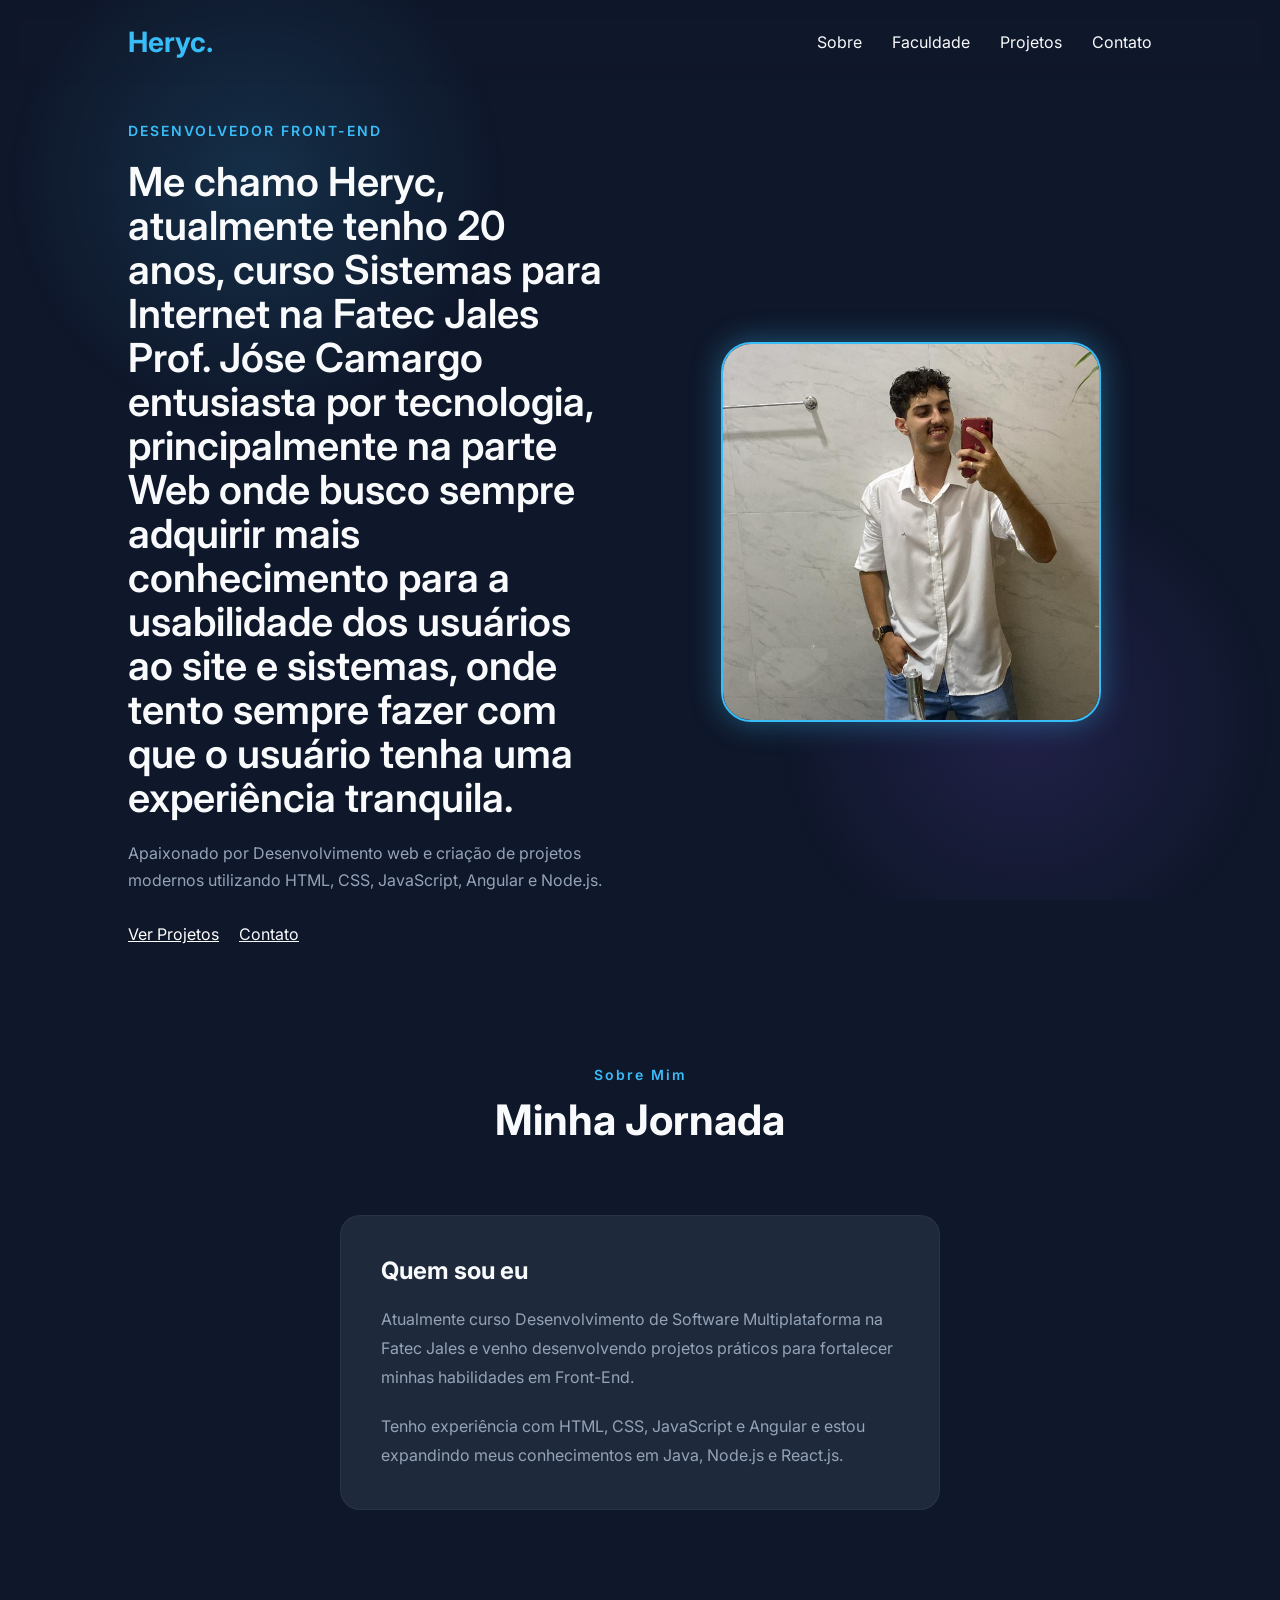
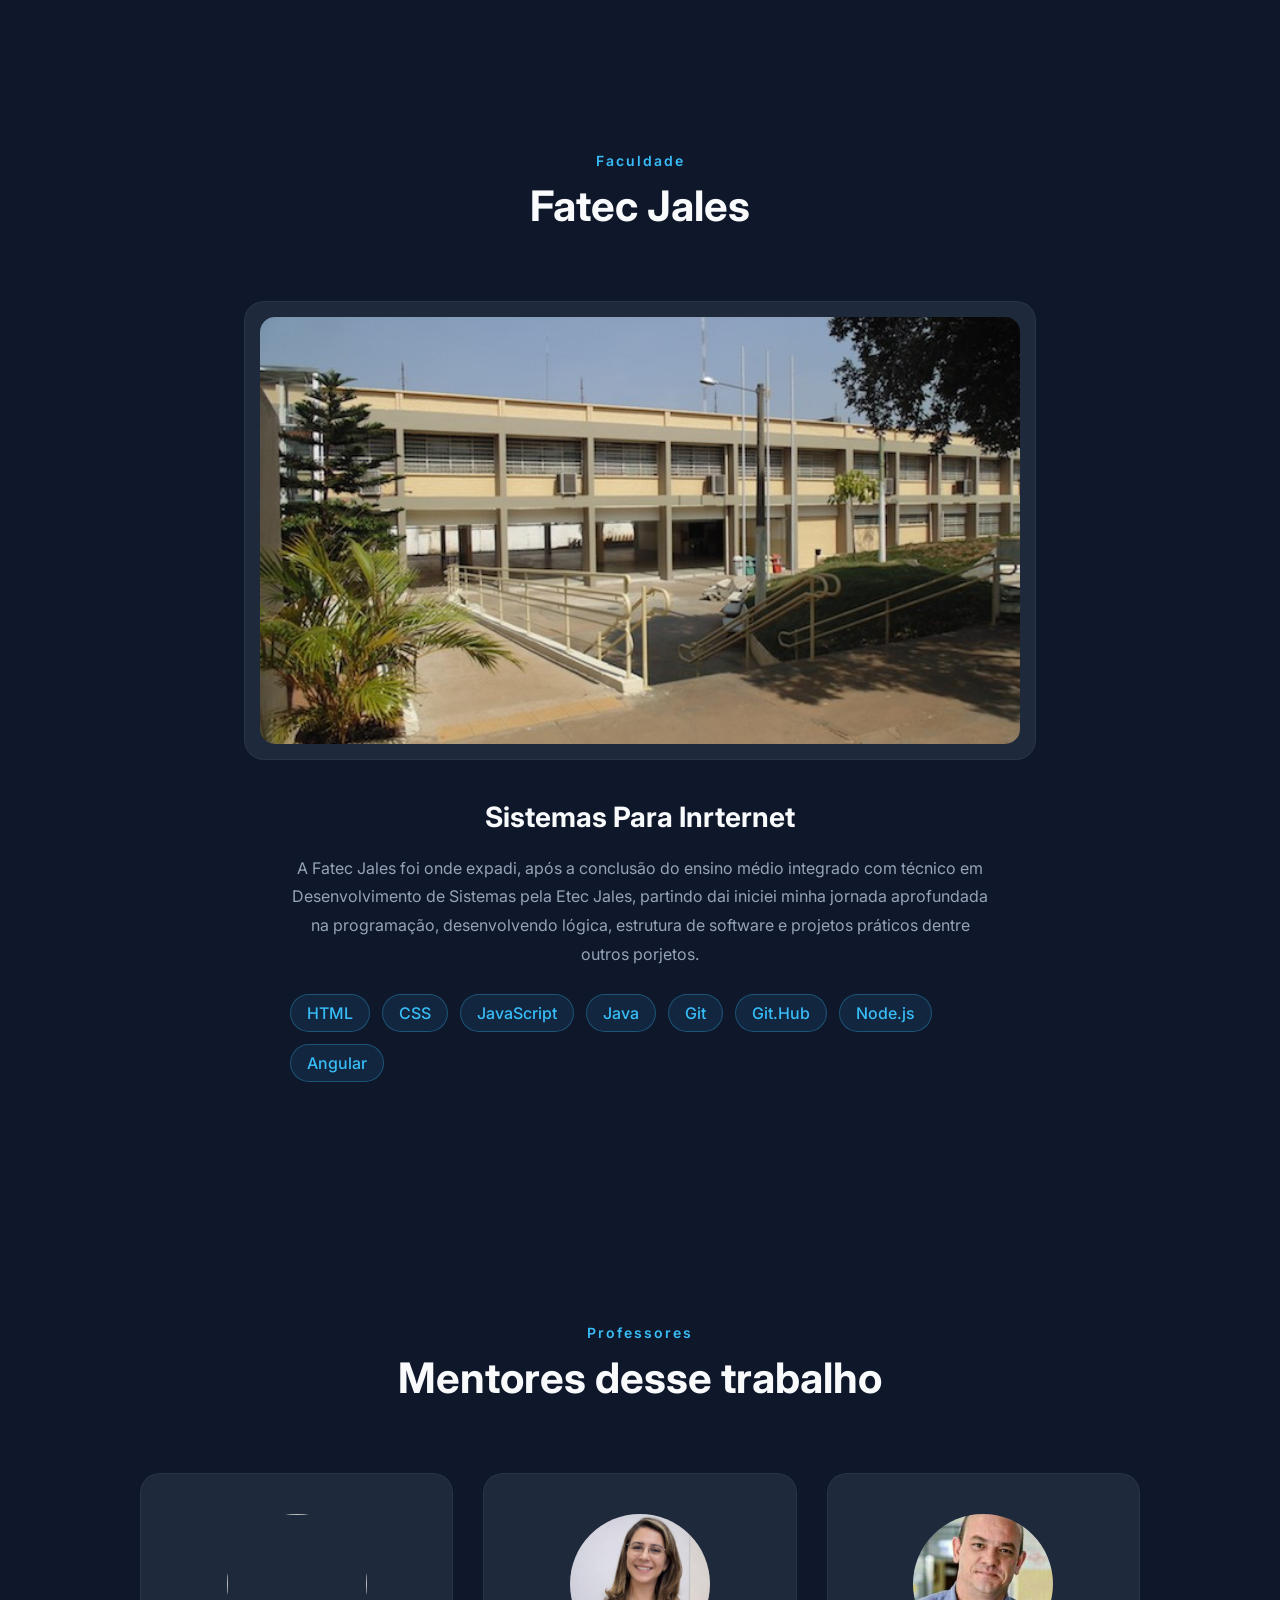
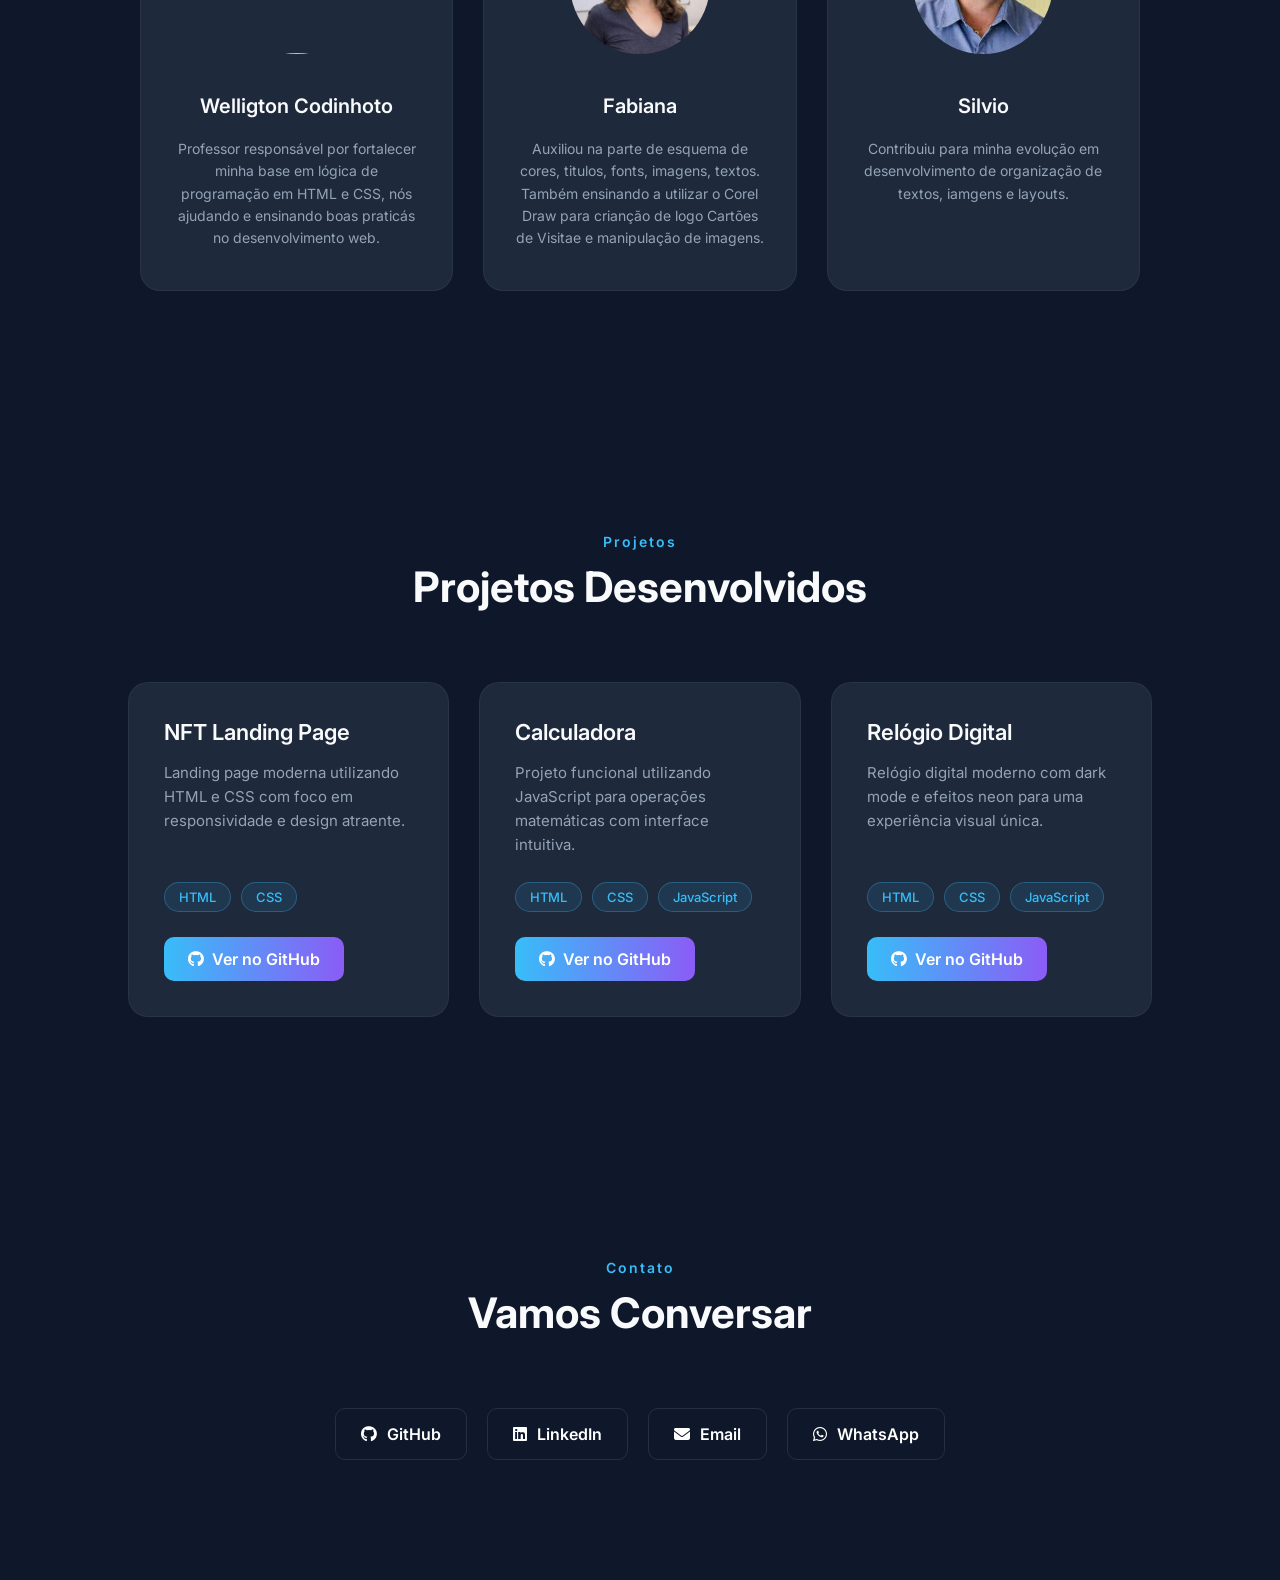
==== index.html @ 8858dcab "Projeto portifolio pessoal" ====
<!DOCTYPE html>
<html lang="pt-BR">
<head>
    <meta charset="UTF-8">
    <meta name="viewport" content="width=device-width, initial-scale=1.0">

    <title>Heryc Silva | Portfólio</title>

    <link rel="stylesheet" href="css/style.css">

    <!-- Google Fonts -->
    <link rel="preconnect" href="https://fonts.googleapis.com">
    <link rel="preconnect" href="https://fonts.gstatic.com" crossorigin>
    <link href="https://fonts.googleapis.com/css2?family=Inter:wght@300;400;500;600;700&family=Poppins:wght@400;500;600;700;800&display=swap" rel="stylesheet">

    <!-- FontAwesome Icons -->
    <link rel="stylesheet" href="https://cdnjs.cloudflare.com/ajax/libs/font-awesome/6.4.0/css/all.min.css">
</head>
<body>

    <!-- PARTICLES -->
    <div class="particles"></div>

    <!-- HEADER -->
    <header>

        <div class="logo">
            Heryc.
        </div>

        <nav>
            <a href="#sobre">Sobre</a>
            <a href="#faculdade">Faculdade</a>
            <a href="#projetos">Projetos</a>
            <a href="#contato">Contato</a>
        </nav>

    </header>

    <!-- HERO -->
    <section class="hero">

        <div class="hero-text">

            <span>DESENVOLVEDOR FRONT-END</span>

            <h1>
                Me chamo Heryc, atualmente tenho 20 anos, curso Sistemas para Internet na Fatec Jales Prof. Jóse Camargo entusiasta por tecnologia, principalmente na parte Web onde busco sempre adquirir mais conhecimento para a usabilidade dos usuários ao site e sistemas, onde tento sempre fazer com que o usuário tenha uma experiência tranquila.
            </h1>

            <p>
                Apaixonado por Desenvolvimento web e criação de projetos modernos utilizando HTML, CSS, JavaScript, Angular e Node.js.
            </p>

            <div class="hero-buttons">
                <a href="#projetos" class="btn" role="button">Ver Projetos</a>
                <a href="#contato" class="btn-outline" role="button">Contato</a>
            </div>

        </div>

        <div class="hero-image">
            <img src="assets/img/eu.jpg" alt="">
        </div>

    </section>

    <!-- SOBRE -->
    <section id="sobre" class="sobre section">

        <div class="section-title">
            <span>Sobre Mim</span>
            <h2>Minha Jornada</h2>
        </div>

        <div class="sobre-container">

            <div class="sobre-card">
                <h3>Quem sou eu</h3>

                <p>
                    Atualmente curso Desenvolvimento de Software Multiplataforma na Fatec Jales e venho desenvolvendo projetos práticos para fortalecer minhas habilidades em Front-End.
                </p>

                <p>
                    Tenho experiência com HTML, CSS, JavaScript e Angular e estou expandindo meus conhecimentos em Java, Node.js e React.js.
                </p>
            </div>

        </div>

    </section>

   <!-- FACULDADE -->
    <section id="faculdade" class="faculdade section">

        <div class="section-title">
            <span>Faculdade</span>
            <h2>Fatec Jales</h2>
        </div>

        <div class="faculdade-container-centered">

            <div class="faculdade-image-centered">
                <img src="assets/img/fatec.jpg" alt="Fatec Jales">
            </div>

            <div class="faculdade-text-centered">

                <h3>Sistemas Para Inrternet</h3>

                <p>
                    A Fatec Jales foi onde expadi, após a conclusão do ensino médio integrado com técnico em Desenvolvimento de Sistemas pela Etec Jales, partindo dai iniciei minha jornada aprofundada na programação, desenvolvendo lógica, estrutura de software e projetos práticos dentre outros porjetos.
                </p>

                <div class="skills">
                    <span class="skill-tag">HTML</span>
                    <span class="skill-tag">CSS</span>
                    <span class="skill-tag">JavaScript</span>
                    <span class="skill-tag">Java</span>
                    <span class="skill-tag">Git</span>
                    <span class="skill-tag">Git.Hub</span>
                    <span class="skill-tag">Node.js</span>
                    <span class="skill-tag">Angular</span>
                </div>

            </div>

        </div>

    </section>

    <!-- PROFESSORES -->
    <section class="professores section">

        <div class="section-title">
            <span>Professores</span>
            <h2>Mentores desse trabalho</h2>
        </div>

        <div class="professores-grid">

            <div class="prof-card">
              <img src="https://ui-avatars.com/api/?name=Professor+1&size=200&background=0D8ABC&color=fff" alt="">

                <h3>Welligton Codinhoto</h3>

                <p>
                    Professor responsável por fortalecer minha base em lógica de programação em HTML e CSS, nós ajudando e ensinando boas praticás no desenvolvimento web.
                </p>
            </div>

            <div class="prof-card">
                <img src="assets/img/prof2.jpg" alt="">

                <h3>Fabiana</h3>

                <p>
                    Auxiliou na parte de esquema de cores, titulos, fonts, imagens, textos. Também ensinando a utilizar o Corel Draw para crianção de logo Cartões de Visitae e manipulação de imagens.
                </p>
            </div>

            <div class="prof-card">
                <img src="assets/img/prof3.jpg" alt="">
  
                <h3>Silvio</h3>

                <p>
                    Contribuiu para minha evolução em desenvolvimento de organização de textos, iamgens e layouts.
                </p>
            </div>

        </div>

    </section>

    <!-- PROJETOS -->
    <section id="projetos" class="projetos section">

        <div class="section-title">
            <span>Projetos</span>
            <h2>Projetos Desenvolvidos</h2>
        </div>

        <div class="projetos-grid">

            <!-- PROJETO 1 -->
            <div class="projeto-card">
                <div class="projeto-info">
                    <h3>NFT Landing Page</h3>
                    <p>
                        Landing page moderna utilizando HTML e CSS com foco em responsividade e design atraente.
                    </p>
                    <div class="tags">
                        <span class="tag">HTML</span>
                        <span class="tag">CSS</span>
                    </div>
                    <a href="https://github.com/HerycBruno/NFT-LandingPage.git" target="_blank" rel="noopener noreferrer" class="projeto-link">
                        <i class="fab fa-github"></i> Ver no GitHub
                    </a>
                </div>
            </div>

            <!-- PROJETO 2 -->
            <div class="projeto-card">
                <div class="projeto-info">
                    <h3>Calculadora</h3>
                    <p>
                        Projeto funcional utilizando JavaScript para operações matemáticas com interface intuitiva.
                    </p>
                    <div class="tags">
                        <span class="tag">HTML</span>
                        <span class="tag">CSS</span>
                        <span class="tag">JavaScript</span>
                    </div>
                    <a href="https://github.com/HerycBruno/calculadora-js.git" target="_blank" rel="noopener noreferrer" class="projeto-link">
                        <i class="fab fa-github"></i> Ver no GitHub
                    </a>
                </div>
            </div>

            <!-- PROJETO 3 -->
            <div class="projeto-card">
                <div class="projeto-info">
                    <h3>Relógio Digital</h3>
                    <p>
                        Relógio digital moderno com dark mode e efeitos neon para uma experiência visual única.
                    </p>
                    <div class="tags">
                        <span class="tag">HTML</span>
                        <span class="tag">CSS</span>
                        <span class="tag">JavaScript</span>
                    </div>
                    <a href="https://github.com/HerycBruno/RelogioDigital.git" target="_blank" rel="noopener noreferrer" class="projeto-link">
                        <i class="fab fa-github"></i> Ver no GitHub
                    </a>
                </div>
            </div>

        </div>

    </section>

    <!-- CONTATO -->
    <section id="contato" class="contato section">

        <div class="section-title">
            <span>Contato</span>
            <h2>Vamos Conversar</h2>
        </div>

        <div class="contato-container">
            <a href="https://github.com/HerycBruno" target="_blank" rel="noopener noreferrer" aria-label="GitHub">
                <i class="fab fa-github"></i> GitHub
            </a>
            <a href="https://www.linkedin.com/in/heryc-bruno-reis-762a0531b/" target="_blank" rel="noopener noreferrer" aria-label="LinkedIn">
                <i class="fab fa-linkedin"></i> LinkedIn
            </a>
            <a href="mailto:herycbrunoreis@gmail.com" aria-label="Email">
                <i class="fas fa-envelope"></i> Email
            </a>
            <a href="https://wa.me/+5517996720817" target="_blank" rel="noopener noreferrer" aria-label="WhatsApp">
                <i class="fab fa-whatsapp"></i> WhatsApp
            </a>
        </div>

    </section>

    <!-- BOTÃO TOPO -->
    <button id="topBtn" aria-label="Voltar ao topo">
        <i class="fas fa-arrow-up"></i>
    </button>

    <script src="js/script.js"></script>

</body>
</html>
---- css/style.css ----
/* VARIÁVEIS DE CORES */
:root {
    --bg-primary: #0F172A;
    --bg-secondary: #1E293B;
    --text-primary: #F8FAFC;
    --text-secondary: #94A3B8;
    --accent-blue: #38BDF8;
    --accent-purple: #8B5CF6;
    --border-color: rgba(255,255,255,0.05);
}

/* RESET */
* {
    margin: 0;
    padding: 0;
    box-sizing: border-box;
}

html {
    scroll-behavior: smooth;
}

body {
    font-family: 'Inter', sans-serif;
    background: var(--bg-primary);
    color: var(--text-primary);
    overflow-x: hidden;
    transition: background 0.3s ease, color 0.3s ease;
}

/* PARTICLES */
.particles {
    position: fixed;
    width: 100%;
    height: 100%;
    background-image:
        radial-gradient(circle at 20% 20%, rgba(56,189,248,0.15) 0%, transparent 20%),
        radial-gradient(circle at 80% 80%, rgba(139,92,246,0.15) 0%, transparent 20%);
    z-index: -1;
    pointer-events: none;
}

/* HEADER */
header {
    width: 100%;
    padding: 25px 10%;

    display: flex;
    justify-content: space-between;
    align-items: center;

    position: fixed;
    top: 0;

    backdrop-filter: blur(10px);
    background: transparent;

    z-index: 999;
    transition: background 0.3s ease;
}

.logo {
    font-size: 28px;
    font-weight: bold;
    color: var(--accent-blue);
    transition: 0.3s;
}

.logo:hover {
    transform: scale(1.05);
}

nav {
    display: flex;
    gap: 30px;
}

nav a {
    text-decoration: none;
    color: var(--text-primary);
    transition: 0.3s;
    position: relative;
}

nav a::after {
    content: '';
    position: absolute;
    bottom: -5px;
    left: 0;
    width: 0;
    height: 2px;
    background: var(--accent-blue);
    transition: width 0.3s ease;
}

nav a:hover::after {
    width: 100%;
}

/* HERO */
.hero {
    min-height: 100vh;

    display: flex;
    justify-content: space-between;
    align-items: center;

    padding: 0 10%;
    padding-top: 120px;
    gap: 60px;
}

.hero-text {
    max-width: 600px;
    flex: 1;
}

.hero-text span {
    color: var(--accent-blue);
    font-weight: 600;
    letter-spacing: 2px;
    font-size: 14px;
}

.hero-text h1 {
    font-size: 40px;
    margin: 20px 0;
    line-height: 1.1;
    font-weight: 600;
}

.hero-text p {
    color: var(--text-secondary);
    line-height: 1.7;
    font-size: 16px;
}

.hero-buttons {
    margin-top: 30px;

    display: flex;
    gap: 20px;
    flex-wrap: wrap;
}

.btn {
    color: white;
}

.btn:hover {
    transform: translateY(-5px);
}

.btn-outline {
    color: var(--text-primary);
    border-bottom: 2px solid var(--accent-blue);
    background: transparent;
    border: none;
}

.btn-outline:hover {
    opacity: 0.8;
    transform: translateY(-5px);
}

.hero-image {
    flex: 1;
    display: flex;
    justify-content: center;
    align-items: center;
}

.hero-image img,
.image-placeholder {
    width: 380px;
    height: 380px;
    border-radius: 30px;
    border: 2px solid var(--accent-blue);
    box-shadow: 0 0 30px rgba(56,189,248,0.4);
    object-fit: cover;
}

.image-placeholder {
    display: flex;
    flex-direction: column;
    align-items: center;
    justify-content: center;
    background: var(--bg-secondary);
    color: var(--text-secondary);
    font-size: 24px;
}

.image-placeholder i {
    font-size: 80px;
    margin-bottom: 20px;
    opacity: 0.5;
}

/* SECTION */
.section {
    padding: 120px 10%;
}

.section-title {
    text-align: center;
    margin-bottom: 70px;
}

.section-title span {
    color: var(--accent-blue);
    font-size: 14px;
    font-weight: 600;
    letter-spacing: 2px;
}

.section-title h2 {
    font-size: 42px;
    margin-top: 10px;
    font-weight: 700;
}

/* CARDS */
.sobre-card,
.prof-card,
.projeto-card,
.faculdade-container {
    background: var(--bg-secondary);
    border: 1px solid var(--border-color);
    border-radius: 20px;
    transition: 0.4s;
}

.sobre-card:hover,
.prof-card:hover,
.projeto-card:hover {
    transform: translateY(-10px);
    border-color: var(--accent-blue);
    box-shadow: 0 10px 30px rgba(56,189,248,0.2);
}

/* SOBRE */
.sobre-card {
    padding: 40px;
    max-width: 600px;
    margin: 0 auto;
}

.sobre-card h3 {
    font-size: 24px;
    margin-bottom: 20px;
}

.sobre-card p {
    margin-top: 20px;
    line-height: 1.8;
    color: var(--text-secondary);
}

/* FACULDADE CENTRALIZADA */
.faculdade-container-centered {
    display: flex;
    flex-direction: column;
    align-items: center;
    text-align: center;
    gap: 40px;
}

.faculdade-image-centered {
    padding: 15px;
    background: var(--bg-secondary);
    border: 1px solid var(--border-color);
    border-radius: 20px;
    width: fit-content;
}

.faculdade-image-centered img {
    width: 760px;
    height: auto;
    border-radius: 15px;
    display: block;
}

.faculdade-text-centered {
    max-width: 700px;
}

.faculdade-text-centered h3 {
    font-size: 28px;
    margin-bottom: 20px;
}

.faculdade-text-centered p {
    color: var(--text-secondary);
    line-height: 1.8;
    margin-bottom: 25px;
}

.skills {
    display: flex;
    gap: 12px;
    flex-wrap: wrap;
    margin-top: 20px;
}

.skill-tag {
    padding: 8px 16px;
    background: rgba(56,189,248,0.1);
    border: 1px solid rgba(56,189,248,0.3);
    border-radius: 50px;
    color: var(--accent-blue);
    font-weight: 500;
    transition: 0.3s;
}

.skill-tag:hover {
    background: rgba(56,189,248,0.2);
    transform: translateY(-2px);
}

/* PROFESSORES */
/* PROFESSORES */
.professores-grid {
    display: grid;
    grid-template-columns: repeat(auto-fit, minmax(280px, 1fr));
    gap: 30px;
    max-width: 1000px;
    margin: 0 auto;
}

.prof-card {
    padding: 40px 30px;
    text-align: center;
    display: flex;
    flex-direction: column;
    align-items: center;
}

.prof-image-placeholder {
    width: 140px;
    height: 140px;
    object-fit: cover;
    border-radius: 50%;
    margin-bottom: 20px;
    display: flex;
    align-items: center;
    justify-content: center;
    background: rgba(56,189,248,0.1);
    color: var(--accent-blue);
}

.prof-image-placeholder img {
    width: 100%;
    height: 100%;
    border-radius: 50%;
    object-fit: cover;
}

.prof-image-placeholder i {
    font-size: 60px;
}

.prof-card img {
    width: 140px;
    height: 140px;
    object-fit: cover;
    border-radius: 50%;
    margin: 0 auto 20px auto;
    display: block;
}

.prof-card h3 {
    font-size: 20px;
    margin: 20px 0;
    font-weight: 600;
}

.prof-card p {
    color: var(--text-secondary);
    line-height: 1.6;
    font-size: 14px;
}

/* PROJETOS */
.projetos-grid {
    display: grid;
    grid-template-columns: repeat(auto-fit, minmax(320px, 1fr));
    gap: 30px;
    max-width: 1200px;
    margin: 0 auto;
}

.projeto-card {
    overflow: hidden;
    display: flex;
    flex-direction: column;
    height: 100%;
    padding: 0;
}

.projeto-info {
    padding: 35px;
    display: flex;
    flex-direction: column;
    flex-grow: 1;
    height: 100%;
}

.projeto-info h3 {
    font-size: 22px;
    margin-bottom: 15px;
    font-weight: 600;
    line-height: 1.3;
    color: var(--text-primary);
}

.projeto-info p {
    margin: 0 0 25px 0;
    color: var(--text-secondary);
    line-height: 1.6;
    flex-grow: 1;
    font-size: 15px;
}

.tags {
    display: flex;
    gap: 10px;
    margin-bottom: 25px;
    flex-wrap: wrap;
}

.tag {
    padding: 6px 14px;
    background: rgba(56,189,248,0.1);
    border: 1px solid rgba(56,189,248,0.3);
    border-radius: 50px;
    color: var(--accent-blue);
    font-size: 13px;
    font-weight: 500;
}

.projeto-link {
    text-decoration: none;
    color: white;
    background: linear-gradient(90deg, var(--accent-blue), var(--accent-purple));
    padding: 12px 24px;
    border-radius: 10px;
    transition: 0.3s;
    display: inline-flex;
    align-items: center;
    gap: 8px;
    font-weight: 600;
    align-self: flex-start;
}

.projeto-link:hover {
    transform: translateY(-3px);
}

/* CONTATO */
.contato-container {
    display: flex;
    justify-content: center;
    gap: 20px;
    flex-wrap: wrap;
}

.contato-container a {
    text-decoration: none;
    color: white;

    padding: 15px 25px;

    border: 1px solid rgba(255,255,255,0.1);

    border-radius: 10px;

    transition: 0.3s;
    display: inline-flex;
    align-items: center;
    gap: 10px;
    font-weight: 600;
}

.contato-container a:hover {
    background: var(--accent-blue);
    transform: translateY(-5px);
    box-shadow: 0 8px 25px rgba(56,189,248,0.3);
}

/* BOTAO TOPO */
#topBtn {
    position: fixed;
    bottom: 30px;
    right: 30px;

    width: 50px;
    height: 50px;

    border: none;
    border-radius: 50%;

    background: var(--accent-blue);
    color: white;

    cursor: pointer;

    display: none;

    transition: 0.3s;
    z-index: 998;
}

#topBtn:hover {
    transform: translateY(-5px);
}

/* RESPONSIVO */
@media (max-width: 1000px) {

    .hero {
        flex-direction: column;
        justify-content: center;
        text-align: center;
        gap: 40px;
        padding: 120px 20px 0 20px;
    }

    .hero-text {
        max-width: 100%;
    }

    .hero-text h1 {
        font-size: 45px;
    }

    .hero-image,
    .hero-image img {
        width: 100%;
        max-width: 380px;
    }

    .faculdade-container {
        flex-direction: column;
        padding: 30px;
        gap: 30px;
    }

    .faculdade-image img,
    .faculdade-image .image-placeholder {
        width: 100%;
    }

}

@media (max-width: 700px) {

    header {
        padding: 15px 20px;
        gap: 15px;
    }

    .logo {
        font-size: 24px;
    }

    nav {
        display: none;
    }

    .hero {
        padding: 120px 20px 50px 20px;
    }

    .hero-text h1 {
        font-size: 32px;
    }

    .section {
        padding: 80px 20px;
    }

    .section-title h2 {
        font-size: 32px;
    }

    .professores-grid {
        grid-template-columns: 1fr;
    }

    .projetos-grid {
        grid-template-columns: 1fr;
    }

    #topBtn {
        width: 45px;
        height: 45px;
        font-size: 18px;
        bottom: 20px;
        right: 20px;
    }

    .contato-social {
        gap: 15px;
    }

    .social-link {
        padding: 12px 20px;
        font-size: 14px;
    }

}
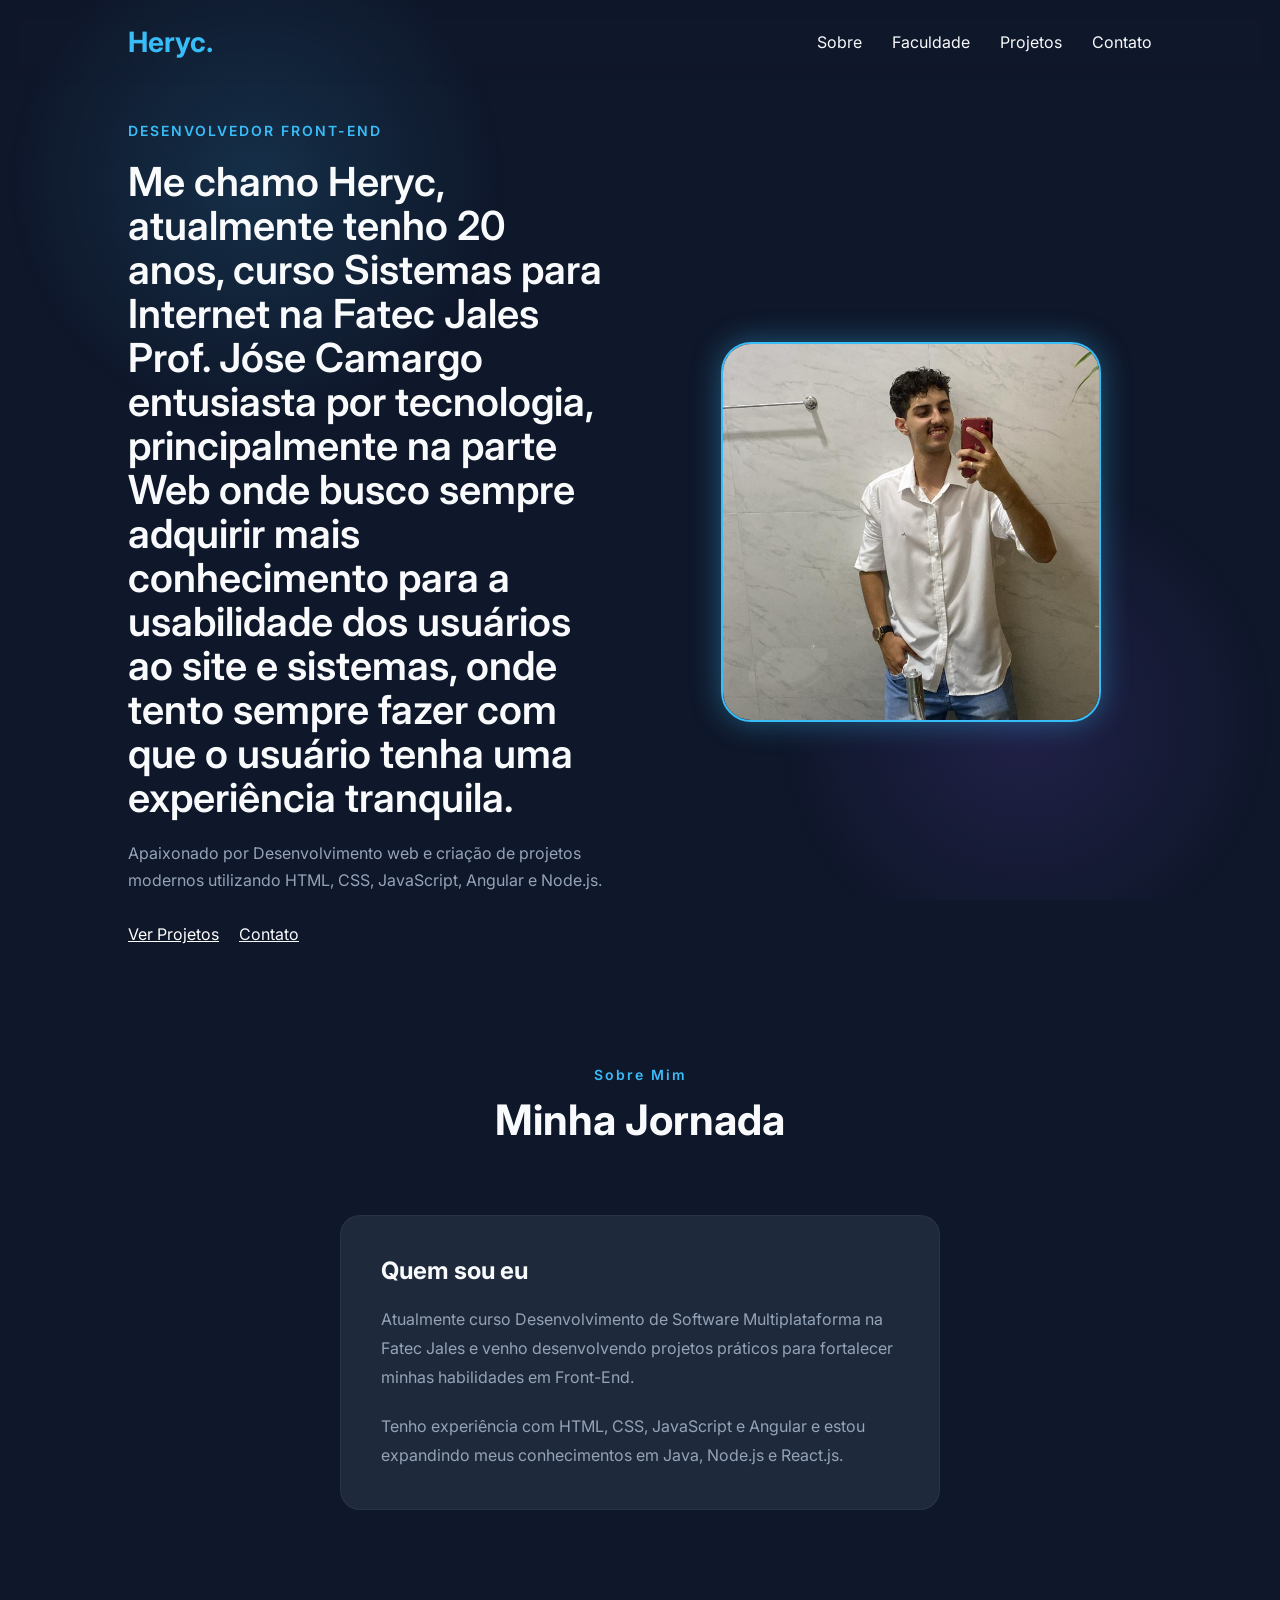
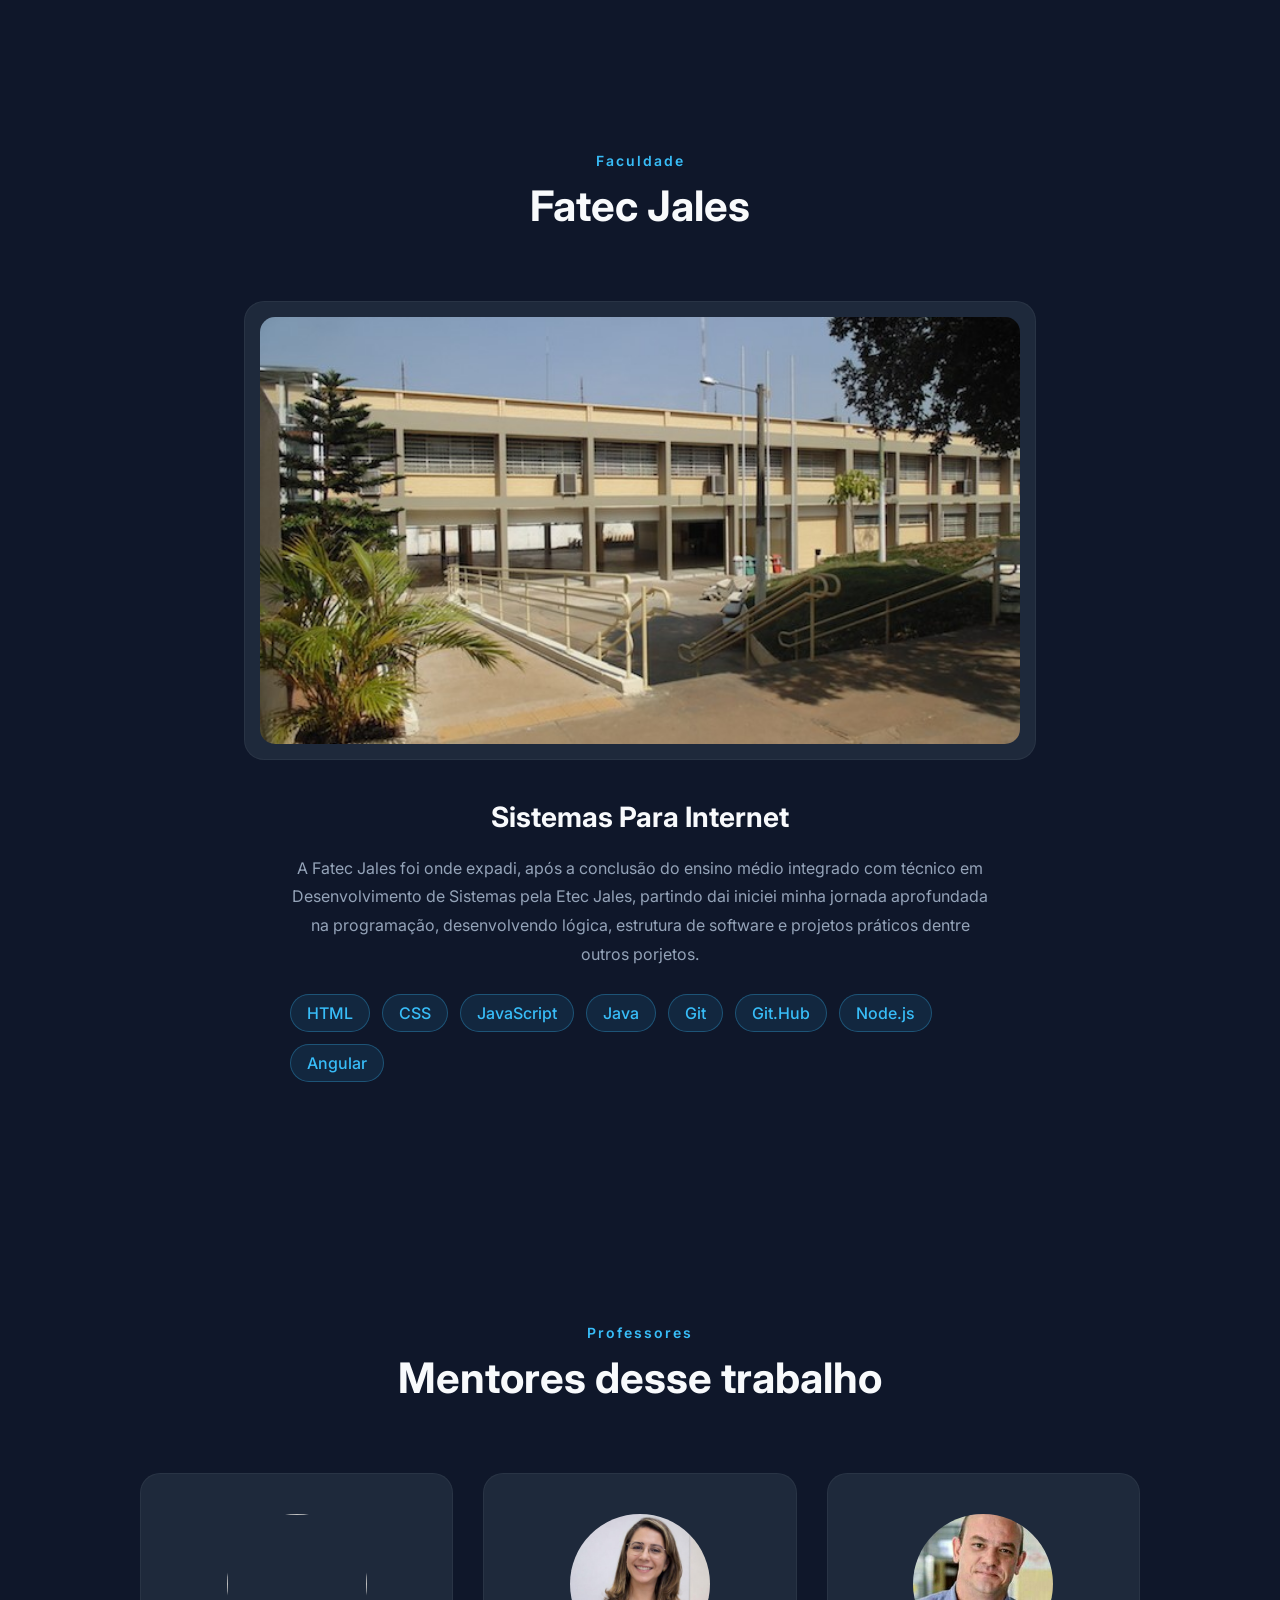
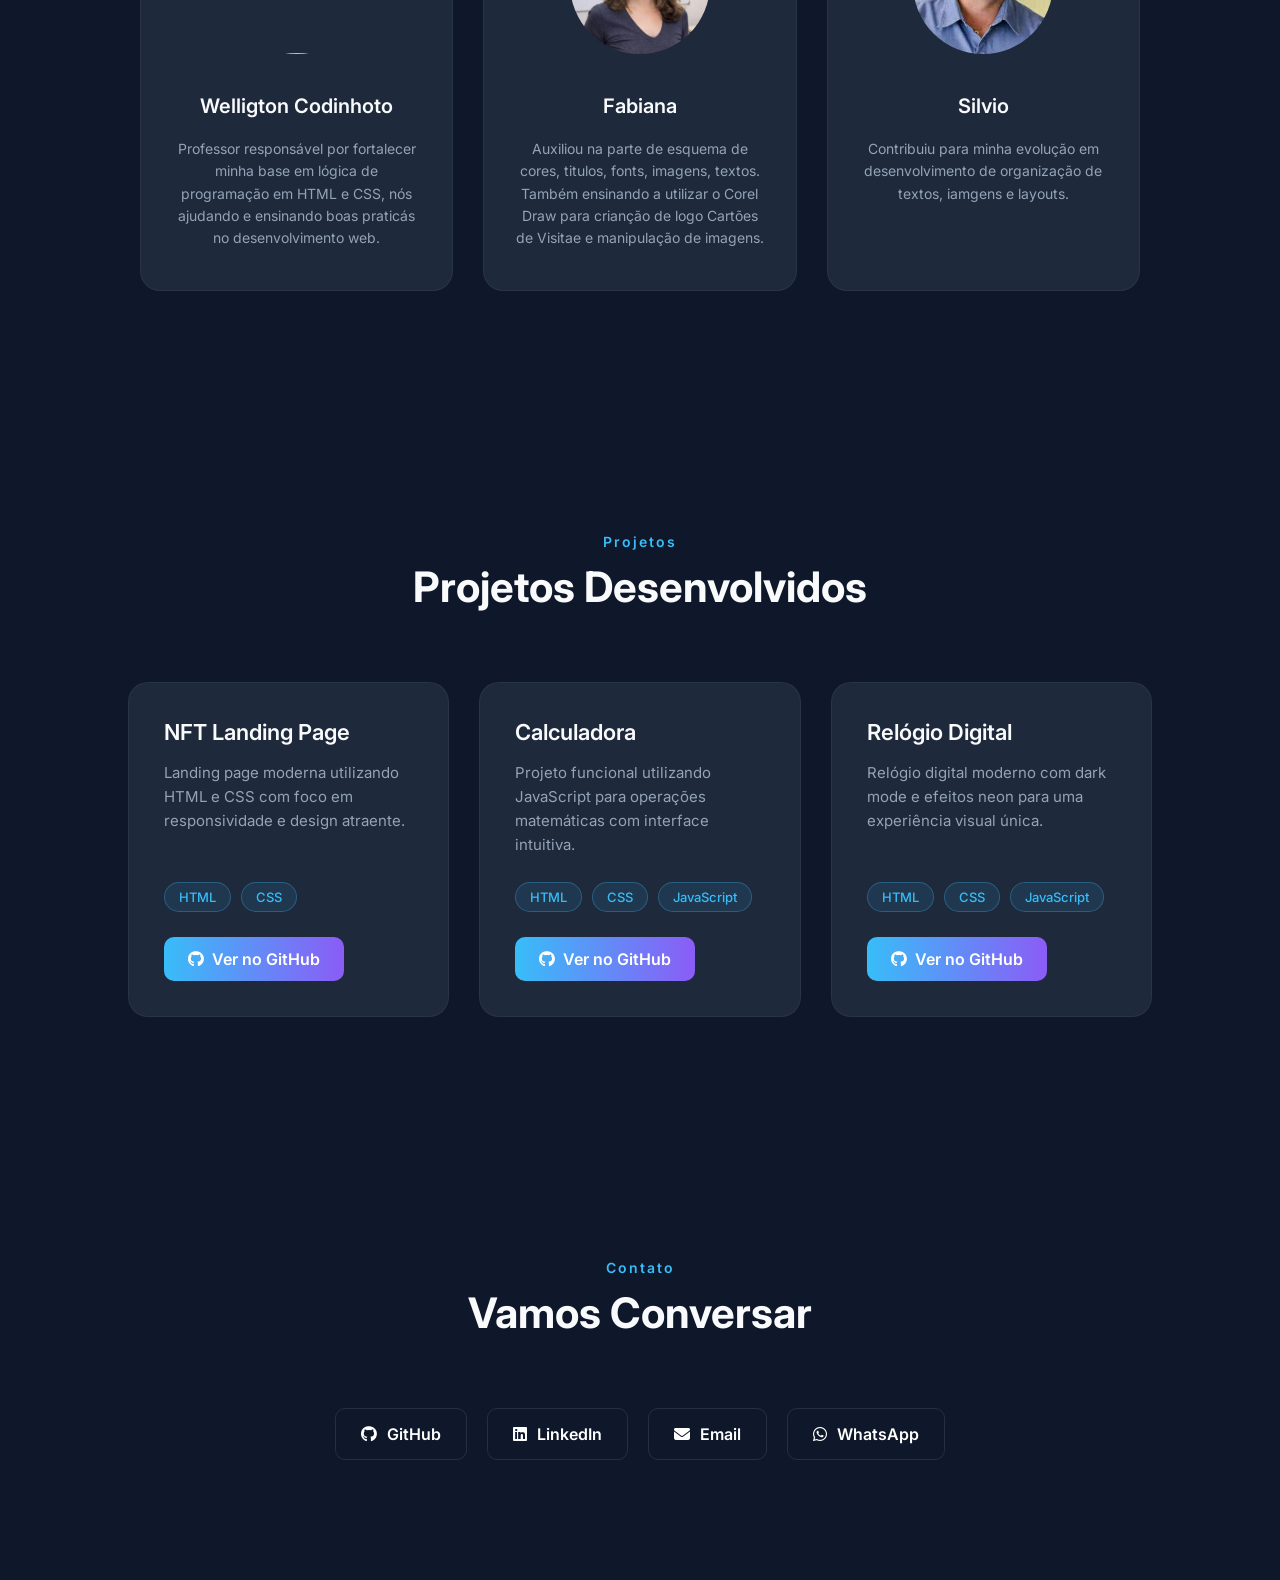
==== commit 50eb6689: "ajuste na index" ====
--- a/index.html
+++ b/index.html
@@ -107,7 +107,7 @@
 
             <div class="faculdade-text-centered">
 
-                <h3>Sistemas Para Inrternet</h3>
+                <h3>Sistemas Para Internet</h3>
 
                 <p>
                     A Fatec Jales foi onde expadi, após a conclusão do ensino médio integrado com técnico em Desenvolvimento de Sistemas pela Etec Jales, partindo dai iniciei minha jornada aprofundada na programação, desenvolvendo lógica, estrutura de software e projetos práticos dentre outros porjetos.
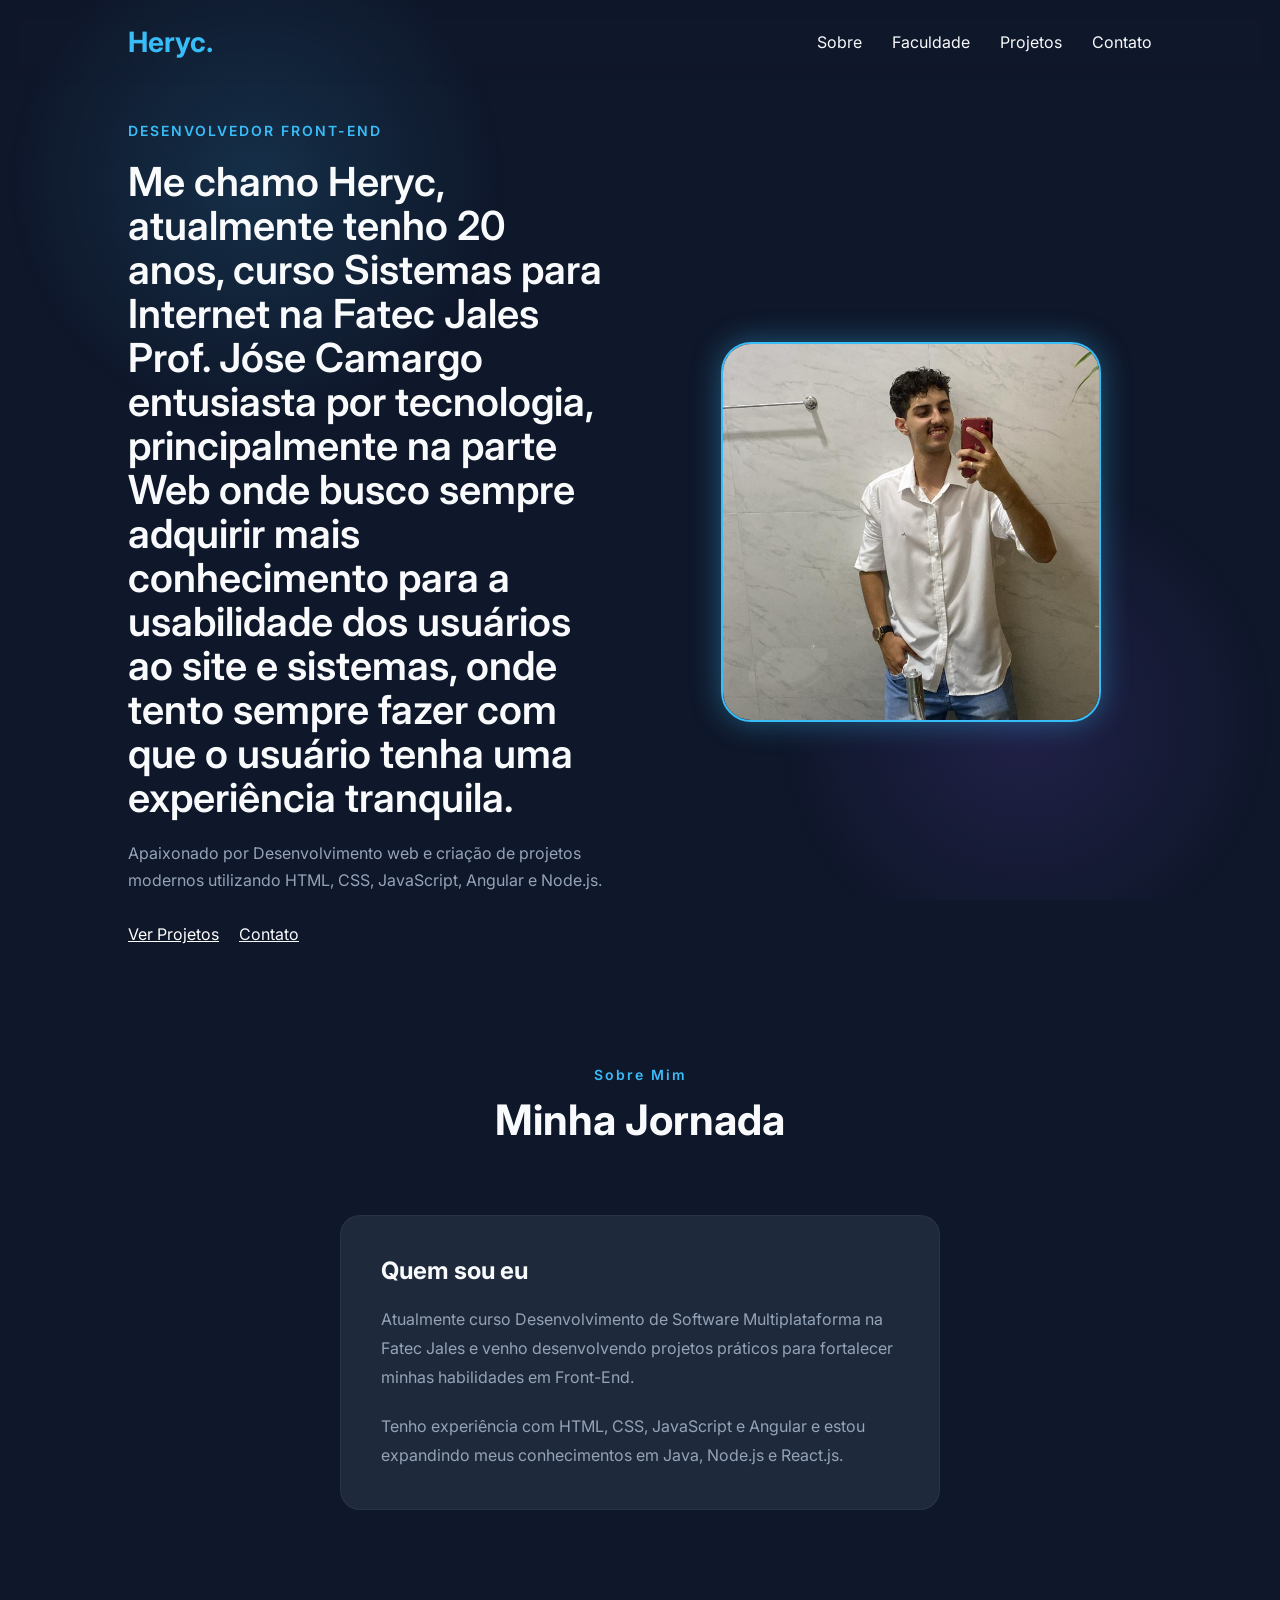
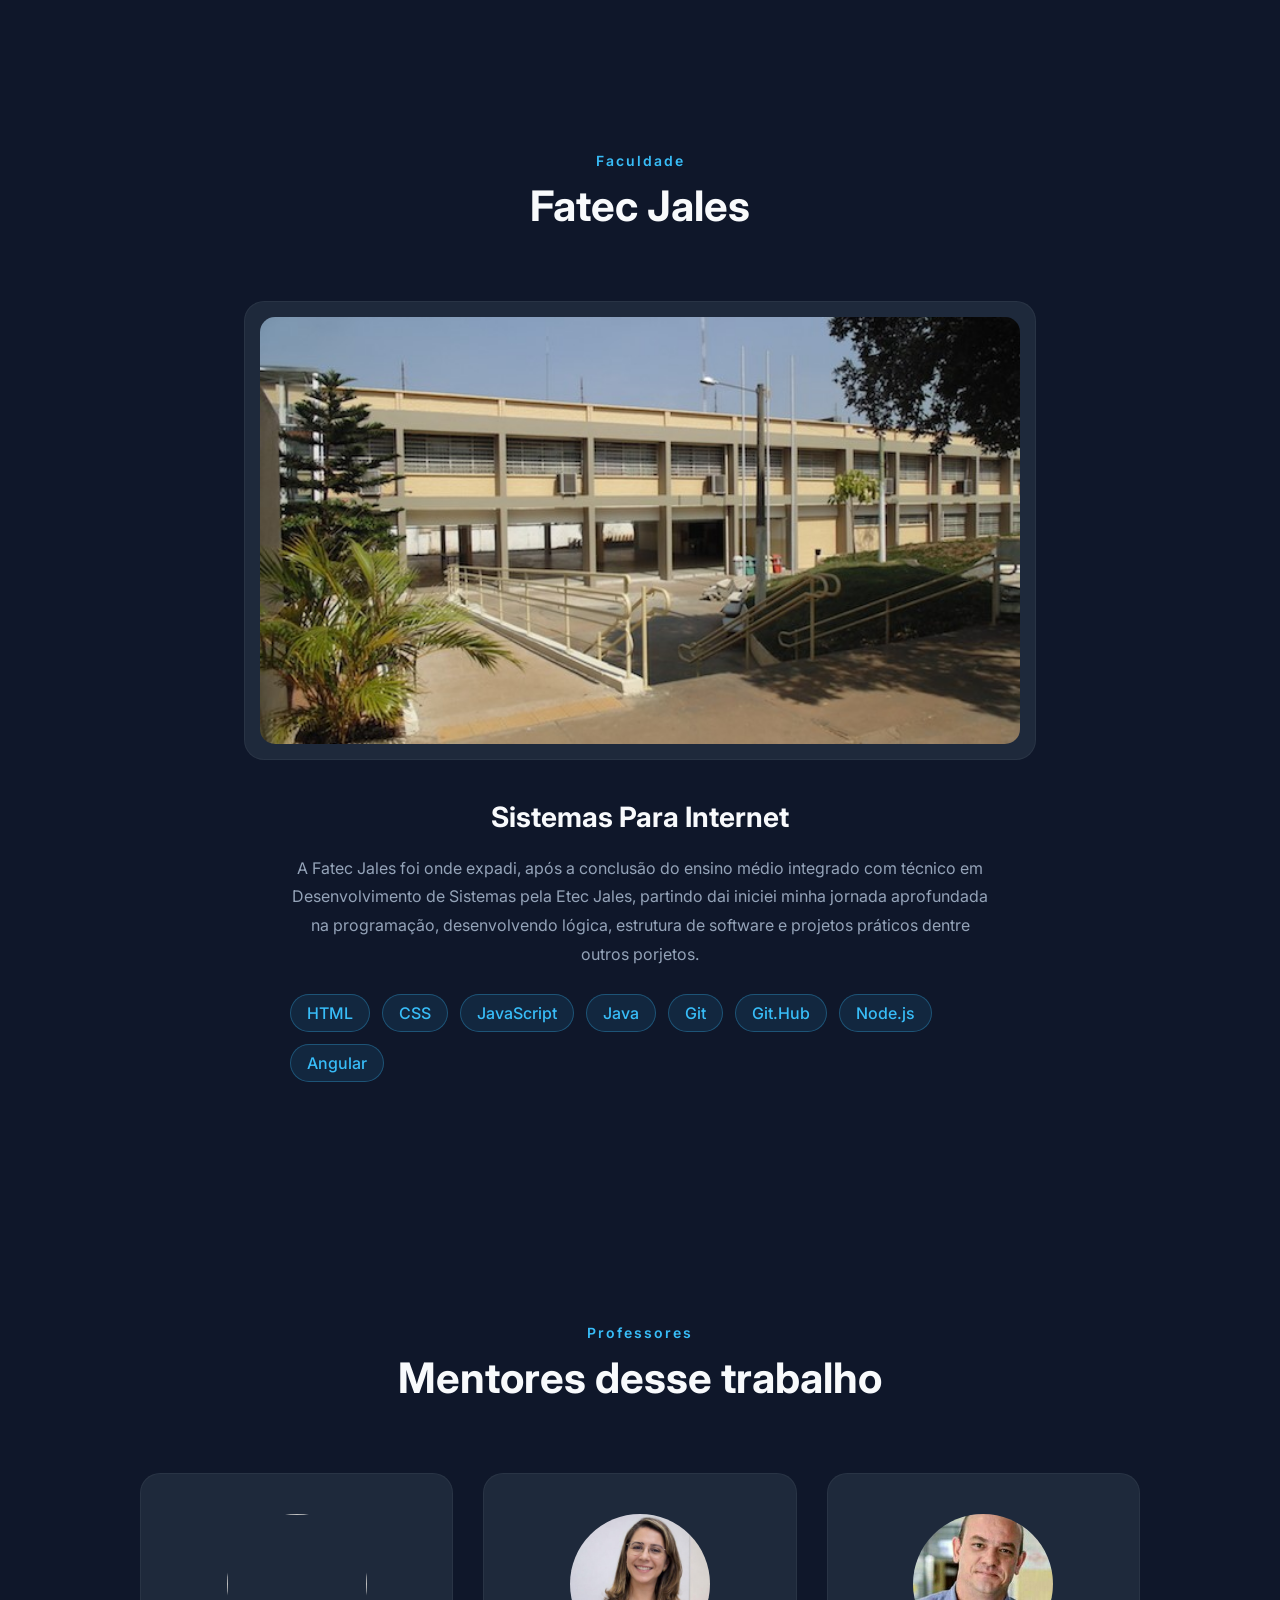
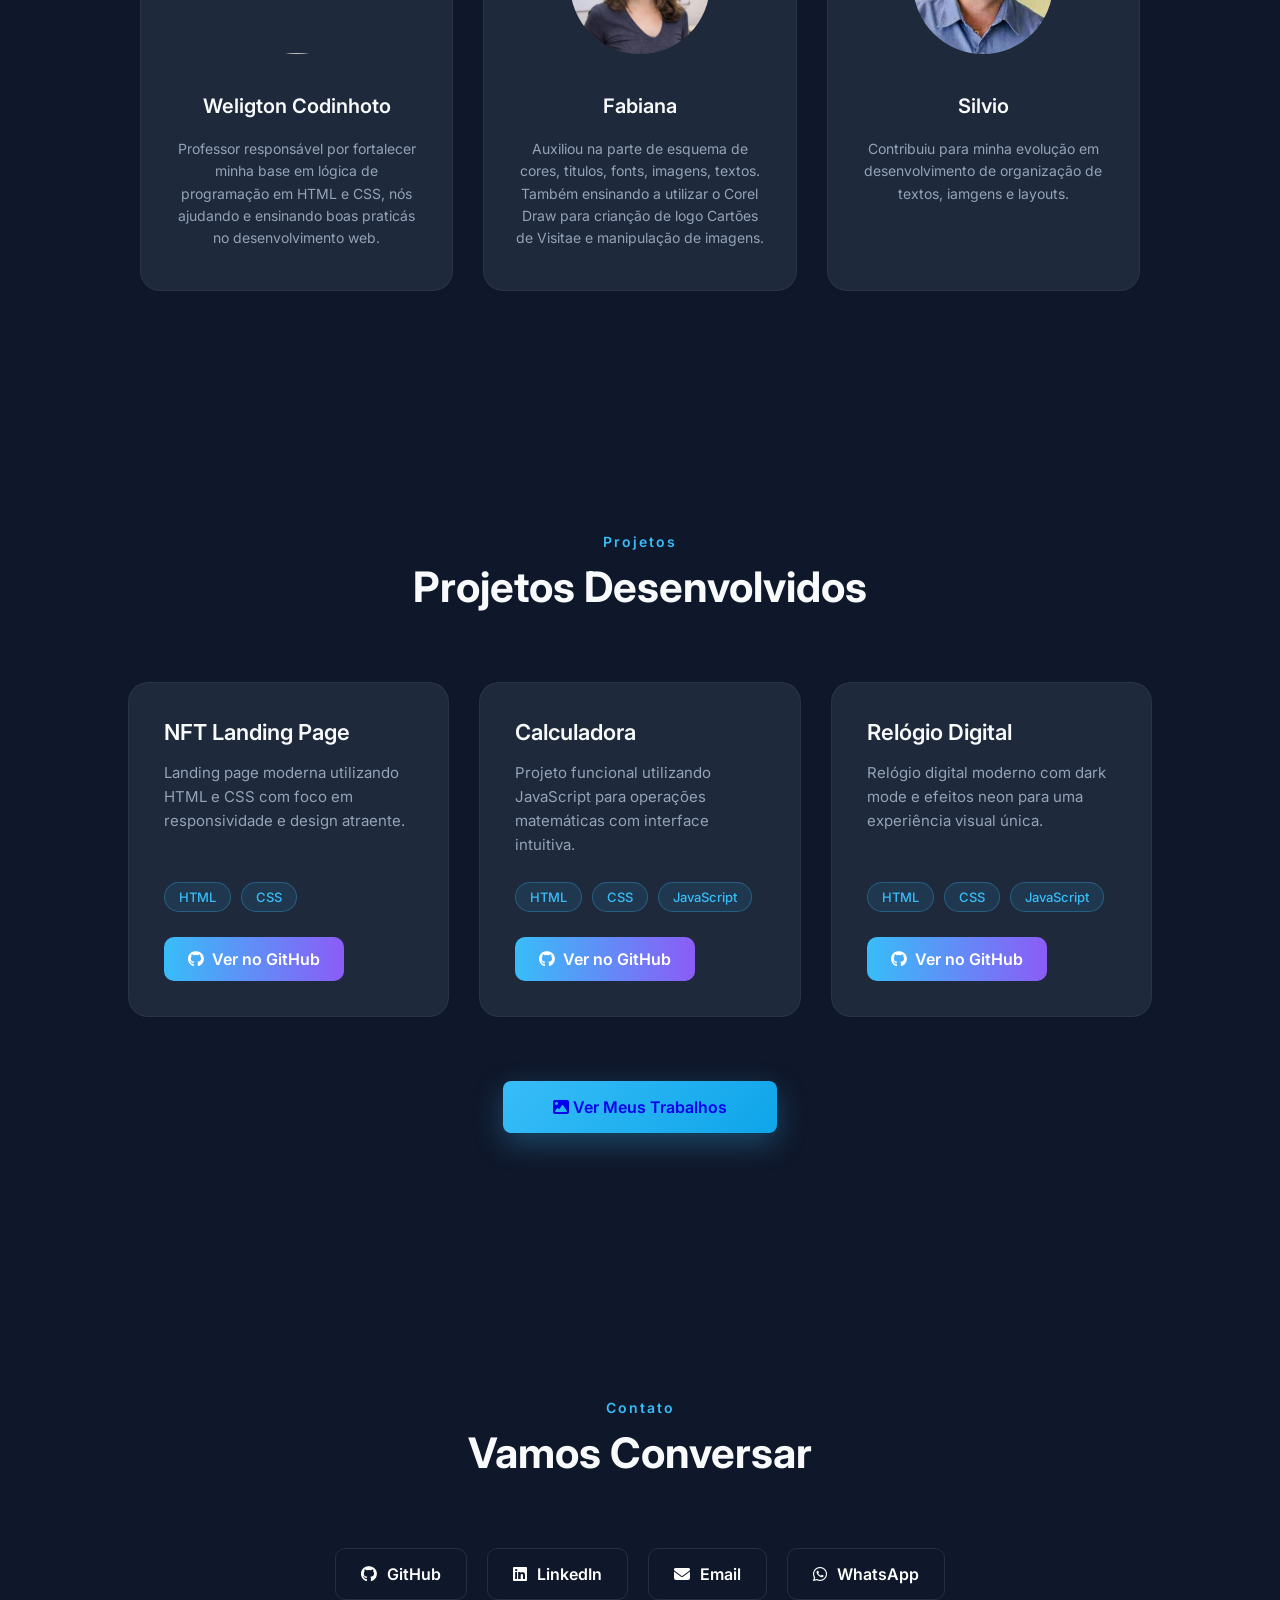
==== commit 3454c7cd: "criação de nova pagina e alterações na index e CSS" ====
--- a/index.html
+++ b/index.html
@@ -143,7 +143,7 @@
             <div class="prof-card">
               <img src="https://ui-avatars.com/api/?name=Professor+1&size=200&background=0D8ABC&color=fff" alt="">
 
-                <h3>Welligton Codinhoto</h3>
+                <h3>Weligton Codinhoto</h3>
 
                 <p>
                     Professor responsável por fortalecer minha base em lógica de programação em HTML e CSS, nós ajudando e ensinando boas praticás no desenvolvimento web.
@@ -239,6 +239,12 @@
 
         </div>
 
+        <div style="text-align: center; margin-top: 80px; margin-bottom: 40px;">
+            <a href="trabalhos.html" class="btn-trabalhos" role="button">
+                <i class="fas fa-image"></i> Ver Meus Trabalhos
+            </a>
+        </div>
+
     </section>
 
     <!-- CONTATO -->
--- a/css/style.css
+++ b/css/style.css
@@ -163,6 +163,25 @@
     transform: translateY(-5px);
 }
 
+.btn-trabalhos {
+    /* Gradiente azul deslumbrante */
+    background: linear-gradient(135deg, #38BDF8 0%, #0EA5E9 100%);
+    
+    /* Padding maior para melhor aparência */
+    padding: 16px 50px;
+    
+    /* Borda arredondada moderna */
+    border-radius: 8px;
+    text-decoration: none;
+    
+    /* Sombra elegante */
+    box-shadow: 0 10px 30px rgba(56, 189, 248, 0.3);
+    
+    /* Fonte bonita */
+    font-weight: 600;
+    font-size: 1rem;
+}
+
 .hero-image {
     flex: 1;
     display: flex;
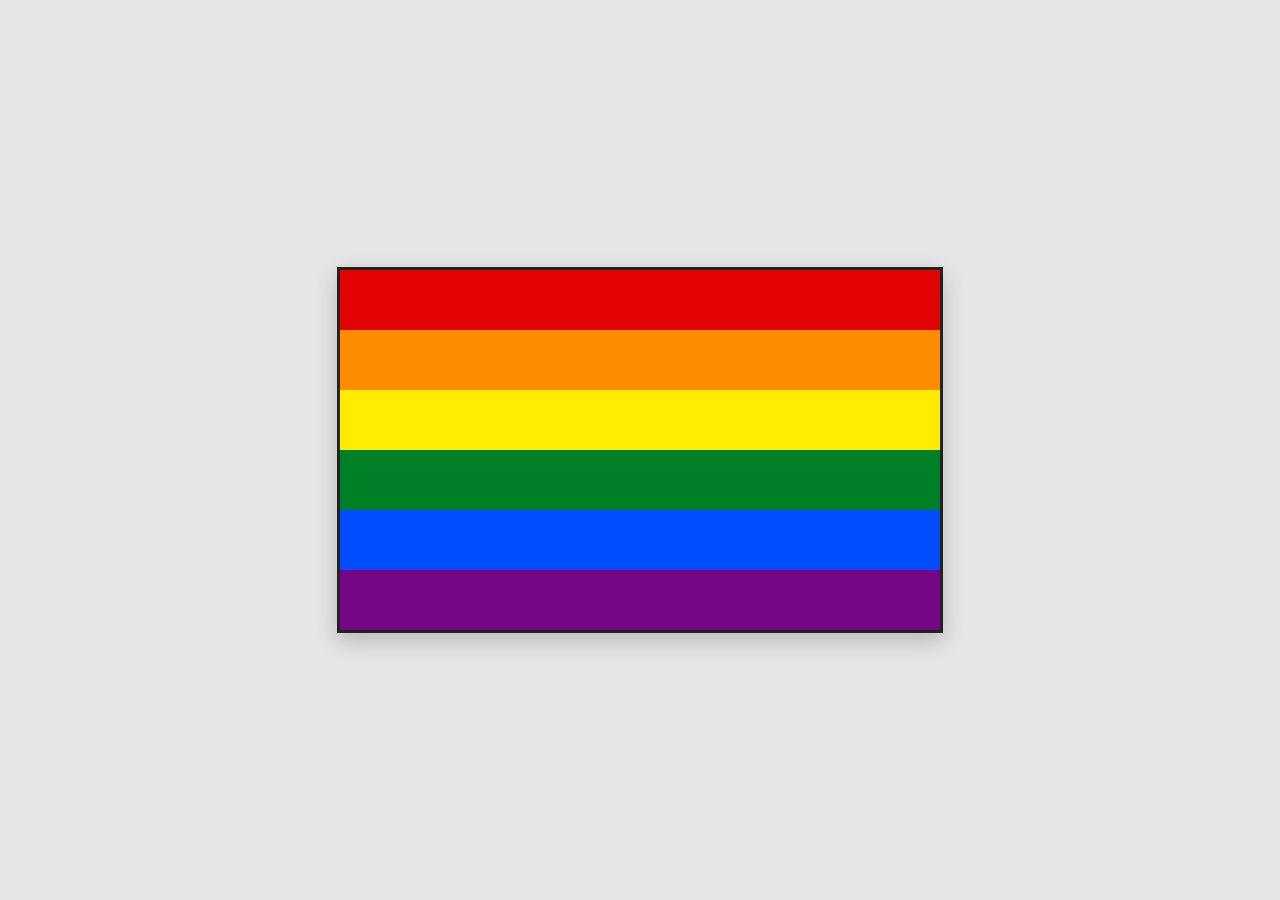
==== commit 54ecca43: "Ajustes" ====
--- a/index.html
+++ b/index.html
@@ -1,283 +1,50 @@
 <!DOCTYPE html>
 <html lang="pt-BR">
 <head>
-    <meta charset="UTF-8">
-    <meta name="viewport" content="width=device-width, initial-scale=1.0">
+<meta charset="UTF-8">
+<meta name="viewport" content="width=device-width, initial-scale=1.0">
+<title>Bandeira LGBT</title>
 
-    <title>Heryc Silva | Portfólio</title>
+<style>
+    body {
+        margin: 0;
+        display: flex;
+        justify-content: center;
+        align-items: center;
+        height: 100vh;
+        background: #e5e5e5;
+        font-family: Arial, sans-serif;
+    }
 
-    <link rel="stylesheet" href="css/style.css">
+    .bandeira {
+        width: 600px;
+        height: 360px;
+        border: 3px solid #222;
+        box-shadow: 0 8px 20px rgba(0,0,0,.2);
+    }
 
-    <!-- Google Fonts -->
-    <link rel="preconnect" href="https://fonts.googleapis.com">
-    <link rel="preconnect" href="https://fonts.gstatic.com" crossorigin>
-    <link href="https://fonts.googleapis.com/css2?family=Inter:wght@300;400;500;600;700&family=Poppins:wght@400;500;600;700;800&display=swap" rel="stylesheet">
+    .faixa {
+        height: calc(100% / 6);
+    }
 
-    <!-- FontAwesome Icons -->
-    <link rel="stylesheet" href="https://cdnjs.cloudflare.com/ajax/libs/font-awesome/6.4.0/css/all.min.css">
+    .vermelho { background: #E40303; }
+    .laranja  { background: #FF8C00; }
+    .amarelo  { background: #FFED00; }
+    .verde    { background: #008026; }
+    .azul     { background: #004DFF; }
+    .roxo     { background: #750787; }
+</style>
 </head>
 <body>
 
-    <!-- PARTICLES -->
-    <div class="particles"></div>
-
-    <!-- HEADER -->
-    <header>
-
-        <div class="logo">
-            Heryc.
-        </div>
-
-        <nav>
-            <a href="#sobre">Sobre</a>
-            <a href="#faculdade">Faculdade</a>
-            <a href="#projetos">Projetos</a>
-            <a href="#contato">Contato</a>
-        </nav>
-
-    </header>
-
-    <!-- HERO -->
-    <section class="hero">
-
-        <div class="hero-text">
-
-            <span>DESENVOLVEDOR FRONT-END</span>
-
-            <h1>
-                Me chamo Heryc, atualmente tenho 20 anos, curso Sistemas para Internet na Fatec Jales Prof. Jóse Camargo entusiasta por tecnologia, principalmente na parte Web onde busco sempre adquirir mais conhecimento para a usabilidade dos usuários ao site e sistemas, onde tento sempre fazer com que o usuário tenha uma experiência tranquila.
-            </h1>
-
-            <p>
-                Apaixonado por Desenvolvimento web e criação de projetos modernos utilizando HTML, CSS, JavaScript, Angular e Node.js.
-            </p>
-
-            <div class="hero-buttons">
-                <a href="#projetos" class="btn" role="button">Ver Projetos</a>
-                <a href="#contato" class="btn-outline" role="button">Contato</a>
-            </div>
-
-        </div>
-
-        <div class="hero-image">
-            <img src="assets/img/eu.jpg" alt="">
-        </div>
-
-    </section>
-
-    <!-- SOBRE -->
-    <section id="sobre" class="sobre section">
-
-        <div class="section-title">
-            <span>Sobre Mim</span>
-            <h2>Minha Jornada</h2>
-        </div>
-
-        <div class="sobre-container">
-
-            <div class="sobre-card">
-                <h3>Quem sou eu</h3>
-
-                <p>
-                    Atualmente curso Desenvolvimento de Software Multiplataforma na Fatec Jales e venho desenvolvendo projetos práticos para fortalecer minhas habilidades em Front-End.
-                </p>
-
-                <p>
-                    Tenho experiência com HTML, CSS, JavaScript e Angular e estou expandindo meus conhecimentos em Java, Node.js e React.js.
-                </p>
-            </div>
-
-        </div>
-
-    </section>
-
-   <!-- FACULDADE -->
-    <section id="faculdade" class="faculdade section">
-
-        <div class="section-title">
-            <span>Faculdade</span>
-            <h2>Fatec Jales</h2>
-        </div>
-
-        <div class="faculdade-container-centered">
-
-            <div class="faculdade-image-centered">
-                <img src="assets/img/fatec.jpg" alt="Fatec Jales">
-            </div>
-
-            <div class="faculdade-text-centered">
-
-                <h3>Sistemas Para Internet</h3>
-
-                <p>
-                    A Fatec Jales foi onde expadi, após a conclusão do ensino médio integrado com técnico em Desenvolvimento de Sistemas pela Etec Jales, partindo dai iniciei minha jornada aprofundada na programação, desenvolvendo lógica, estrutura de software e projetos práticos dentre outros porjetos.
-                </p>
-
-                <div class="skills">
-                    <span class="skill-tag">HTML</span>
-                    <span class="skill-tag">CSS</span>
-                    <span class="skill-tag">JavaScript</span>
-                    <span class="skill-tag">Java</span>
-                    <span class="skill-tag">Git</span>
-                    <span class="skill-tag">Git.Hub</span>
-                    <span class="skill-tag">Node.js</span>
-                    <span class="skill-tag">Angular</span>
-                </div>
-
-            </div>
-
-        </div>
-
-    </section>
-
-    <!-- PROFESSORES -->
-    <section class="professores section">
-
-        <div class="section-title">
-            <span>Professores</span>
-            <h2>Mentores desse trabalho</h2>
-        </div>
-
-        <div class="professores-grid">
-
-            <div class="prof-card">
-              <img src="https://ui-avatars.com/api/?name=Professor+1&size=200&background=0D8ABC&color=fff" alt="">
-
-                <h3>Weligton Codinhoto</h3>
-
-                <p>
-                    Professor responsável por fortalecer minha base em lógica de programação em HTML e CSS, nós ajudando e ensinando boas praticás no desenvolvimento web.
-                </p>
-            </div>
-
-            <div class="prof-card">
-                <img src="assets/img/prof2.jpg" alt="">
-
-                <h3>Fabiana</h3>
-
-                <p>
-                    Auxiliou na parte de esquema de cores, titulos, fonts, imagens, textos. Também ensinando a utilizar o Corel Draw para crianção de logo Cartões de Visitae e manipulação de imagens.
-                </p>
-            </div>
-
-            <div class="prof-card">
-                <img src="assets/img/prof3.jpg" alt="">
-  
-                <h3>Silvio</h3>
-
-                <p>
-                    Contribuiu para minha evolução em desenvolvimento de organização de textos, iamgens e layouts.
-                </p>
-            </div>
-
-        </div>
-
-    </section>
-
-    <!-- PROJETOS -->
-    <section id="projetos" class="projetos section">
-
-        <div class="section-title">
-            <span>Projetos</span>
-            <h2>Projetos Desenvolvidos</h2>
-        </div>
-
-        <div class="projetos-grid">
-
-            <!-- PROJETO 1 -->
-            <div class="projeto-card">
-                <div class="projeto-info">
-                    <h3>NFT Landing Page</h3>
-                    <p>
-                        Landing page moderna utilizando HTML e CSS com foco em responsividade e design atraente.
-                    </p>
-                    <div class="tags">
-                        <span class="tag">HTML</span>
-                        <span class="tag">CSS</span>
-                    </div>
-                    <a href="https://github.com/HerycBruno/NFT-LandingPage.git" target="_blank" rel="noopener noreferrer" class="projeto-link">
-                        <i class="fab fa-github"></i> Ver no GitHub
-                    </a>
-                </div>
-            </div>
-
-            <!-- PROJETO 2 -->
-            <div class="projeto-card">
-                <div class="projeto-info">
-                    <h3>Calculadora</h3>
-                    <p>
-                        Projeto funcional utilizando JavaScript para operações matemáticas com interface intuitiva.
-                    </p>
-                    <div class="tags">
-                        <span class="tag">HTML</span>
-                        <span class="tag">CSS</span>
-                        <span class="tag">JavaScript</span>
-                    </div>
-                    <a href="https://github.com/HerycBruno/calculadora-js.git" target="_blank" rel="noopener noreferrer" class="projeto-link">
-                        <i class="fab fa-github"></i> Ver no GitHub
-                    </a>
-                </div>
-            </div>
-
-            <!-- PROJETO 3 -->
-            <div class="projeto-card">
-                <div class="projeto-info">
-                    <h3>Relógio Digital</h3>
-                    <p>
-                        Relógio digital moderno com dark mode e efeitos neon para uma experiência visual única.
-                    </p>
-                    <div class="tags">
-                        <span class="tag">HTML</span>
-                        <span class="tag">CSS</span>
-                        <span class="tag">JavaScript</span>
-                    </div>
-                    <a href="https://github.com/HerycBruno/RelogioDigital.git" target="_blank" rel="noopener noreferrer" class="projeto-link">
-                        <i class="fab fa-github"></i> Ver no GitHub
-                    </a>
-                </div>
-            </div>
-
-        </div>
-
-        <div style="text-align: center; margin-top: 80px; margin-bottom: 40px;">
-            <a href="trabalhos.html" class="btn-trabalhos" role="button">
-                <i class="fas fa-image"></i> Ver Meus Trabalhos
-            </a>
-        </div>
-
-    </section>
-
-    <!-- CONTATO -->
-    <section id="contato" class="contato section">
-
-        <div class="section-title">
-            <span>Contato</span>
-            <h2>Vamos Conversar</h2>
-        </div>
-
-        <div class="contato-container">
-            <a href="https://github.com/HerycBruno" target="_blank" rel="noopener noreferrer" aria-label="GitHub">
-                <i class="fab fa-github"></i> GitHub
-            </a>
-            <a href="https://www.linkedin.com/in/heryc-bruno-reis-762a0531b/" target="_blank" rel="noopener noreferrer" aria-label="LinkedIn">
-                <i class="fab fa-linkedin"></i> LinkedIn
-            </a>
-            <a href="mailto:herycbrunoreis@gmail.com" aria-label="Email">
-                <i class="fas fa-envelope"></i> Email
-            </a>
-            <a href="https://wa.me/+5517996720817" target="_blank" rel="noopener noreferrer" aria-label="WhatsApp">
-                <i class="fab fa-whatsapp"></i> WhatsApp
-            </a>
-        </div>
-
-    </section>
-
-    <!-- BOTÃO TOPO -->
-    <button id="topBtn" aria-label="Voltar ao topo">
-        <i class="fas fa-arrow-up"></i>
-    </button>
-
-    <script src="js/script.js"></script>
+<div class="bandeira">
+    <div class="faixa vermelho"></div>
+    <div class="faixa laranja"></div>
+    <div class="faixa amarelo"></div>
+    <div class="faixa verde"></div>
+    <div class="faixa azul"></div>
+    <div class="faixa roxo"></div>
+</div>
 
 </body>
-</html>+</html>
